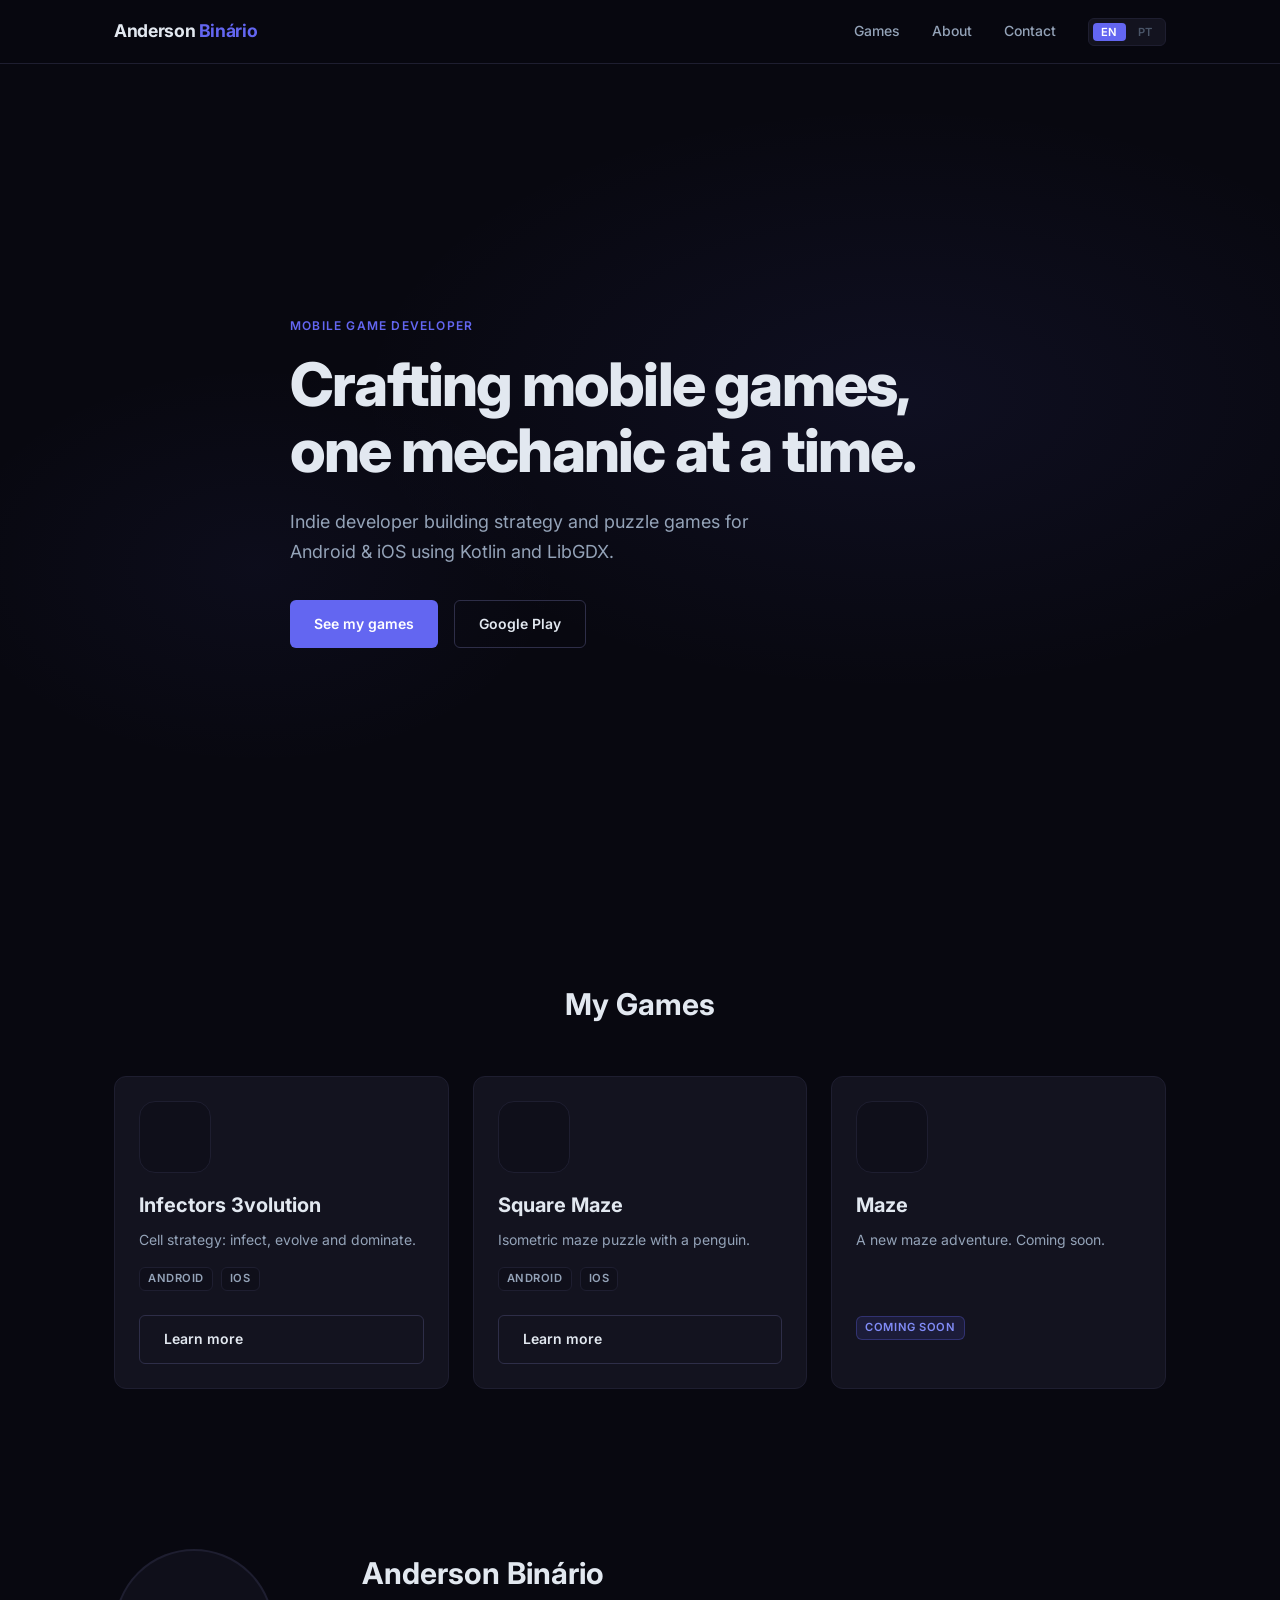
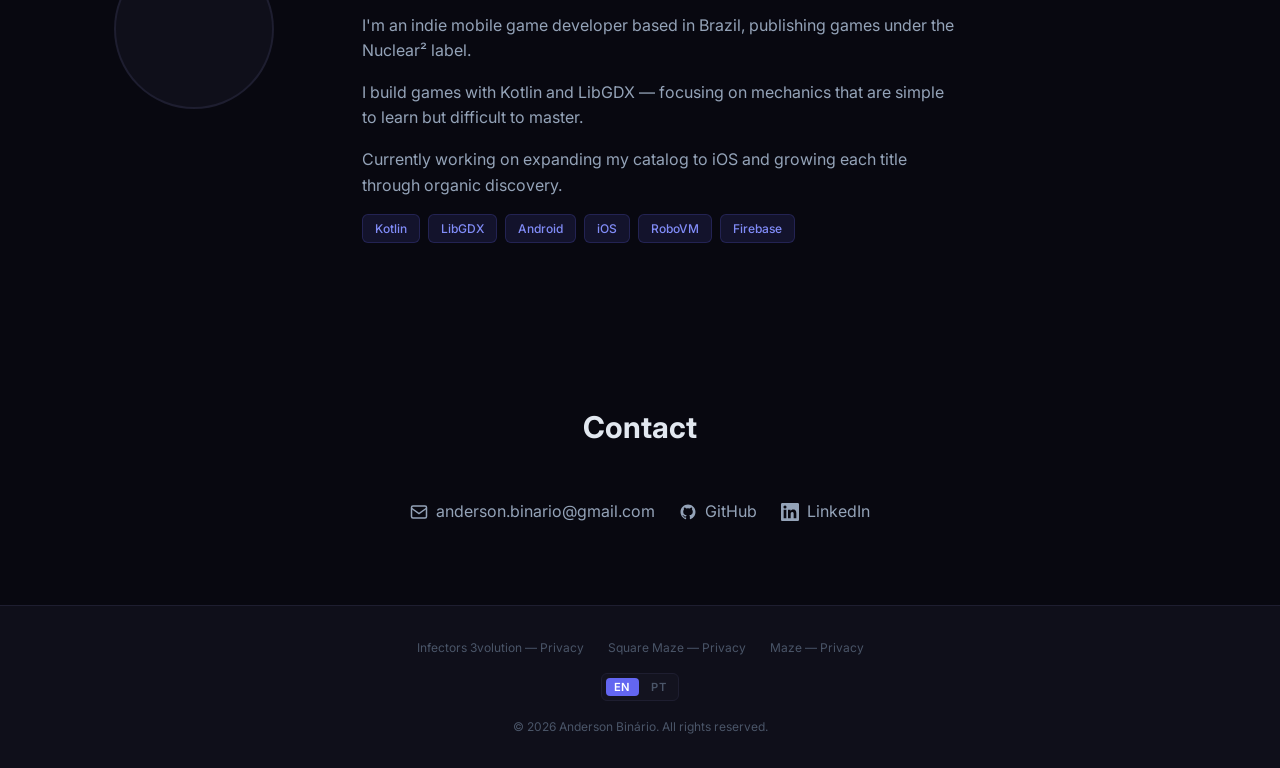
==== index.html @ 0b1109c9 "feat: add homepage" ====
<!DOCTYPE html>
<html lang="en">
<head>
  <meta charset="UTF-8">
  <meta name="viewport" content="width=device-width, initial-scale=1.0">
  <title>Anderson Binário — Mobile Game Developer</title>
  <meta name="description" content="Indie mobile game developer from Brazil building strategy and puzzle games for Android and iOS with Kotlin and LibGDX.">

  <meta property="og:type"        content="website">
  <meta property="og:url"         content="https://www.binario.dev.br/">
  <meta property="og:title"       content="Anderson Binário — Mobile Game Developer">
  <meta property="og:description" content="Indie mobile game developer from Brazil building strategy and puzzle games for Android and iOS.">
  <meta property="og:image"       content="https://www.binario.dev.br/assets/img/og-home.png">
  <link rel="canonical" href="https://www.binario.dev.br/">

  <link rel="preconnect" href="https://fonts.googleapis.com">
  <link rel="preconnect" href="https://fonts.gstatic.com" crossorigin>
  <link href="https://fonts.googleapis.com/css2?family=Inter:wght@400;500;600;700;800&display=swap" rel="stylesheet">
  <link rel="stylesheet" href="/assets/css/style.css">
</head>
<body>

  <nav class="nav">
    <div class="container nav-inner">
      <a href="/" class="nav-logo">Anderson <span>Binário</span></a>
      <div class="nav-links" id="nav-links">
        <a href="#games"   data-i18n="nav.games">Games</a>
        <a href="#about"   data-i18n="nav.about">About</a>
        <a href="#contact" data-i18n="nav.contact">Contact</a>
        <div class="lang-toggle">
          <button data-lang-btn="en">EN</button>
          <button data-lang-btn="pt-br">PT</button>
        </div>
      </div>
      <button class="nav-burger" id="nav-burger" aria-label="Menu" aria-expanded="false">
        <span></span><span></span><span></span>
      </button>
    </div>
  </nav>

  <section class="hero">
    <div class="container">
      <div class="hero-content">
        <p class="hero-label" data-i18n="hero.label">Mobile Game Developer</p>
        <h1 class="hero-title" data-i18n="hero.tagline">Crafting mobile games, one mechanic at a time.</h1>
        <p class="hero-subtitle" data-i18n="hero.subtitle">Indie developer building strategy and puzzle games for Android &amp; iOS using Kotlin and LibGDX.</p>
        <div class="hero-ctas">
          <a href="#games" class="btn btn-primary" data-i18n="hero.cta.games">See my games</a>
          <a href="https://play.google.com/store/apps/developer?id=Nuclear%C2%B2"
             target="_blank" rel="noopener"
             class="btn btn-outline"
             data-i18n="hero.cta.playstore">Google Play</a>
        </div>
      </div>
    </div>
  </section>

  <section class="section" id="games">
    <div class="container">
      <h2 class="section-title" data-i18n="section.games">My Games</h2>
      <div class="games-grid">

        <div class="game-card">
          <img src="/assets/img/infectors3/icon.png"
               alt="Infectors 3volution icon"
               class="game-card-icon"
               onerror="this.style.display='none';this.nextElementSibling.style.display='block'">
          <div class="game-card-icon-placeholder" style="display:none"></div>
          <h3>Infectors 3volution</h3>
          <p data-i18n="game.infectors3.tagline">Cell strategy: infect, evolve and dominate.</p>
          <div class="game-badges">
            <span class="badge" data-i18n="badge.android">Android</span>
            <span class="badge" data-i18n="badge.ios">iOS</span>
          </div>
          <a href="/infectors3/" class="btn btn-outline" data-i18n="game.learn_more">Learn more</a>
        </div>

        <div class="game-card">
          <img src="/assets/img/squaremaze/icon.png"
               alt="Square Maze icon"
               class="game-card-icon"
               onerror="this.style.display='none';this.nextElementSibling.style.display='block'">
          <div class="game-card-icon-placeholder" style="display:none"></div>
          <h3>Square Maze</h3>
          <p data-i18n="game.squaremaze.tagline">Isometric maze puzzle with a penguin.</p>
          <div class="game-badges">
            <span class="badge" data-i18n="badge.android">Android</span>
            <span class="badge" data-i18n="badge.ios">iOS</span>
          </div>
          <a href="/squaremaze/" class="btn btn-outline" data-i18n="game.learn_more">Learn more</a>
        </div>

        <div class="game-card">
          <div class="game-card-icon-placeholder"></div>
          <h3>Maze</h3>
          <p data-i18n="game.maze.tagline">A new maze adventure. Coming soon.</p>
          <div class="game-badges">
            <span class="badge badge-soon" data-i18n="badge.coming_soon">Coming soon</span>
          </div>
        </div>

      </div>
    </div>
  </section>

  <section class="section" id="about">
    <div class="container">
      <div class="about-inner">
        <div>
          <img src="/assets/img/avatar.jpg"
               alt="Anderson Binário"
               class="about-avatar"
               onerror="this.style.display='none';this.nextElementSibling.style.display='block'">
          <div class="about-avatar-placeholder" style="display:none"></div>
        </div>
        <div class="about-text">
          <h2 data-i18n="about.name">Anderson Binário</h2>
          <p data-i18n="about.p1">I'm an indie mobile game developer based in Brazil, publishing games under the Nuclear² label.</p>
          <p data-i18n="about.p2">I build games with Kotlin and LibGDX — focusing on mechanics that are simple to learn but difficult to master.</p>
          <p data-i18n="about.p3">Currently working on expanding my catalog to iOS and growing each title through organic discovery.</p>
          <div class="stack-tags">
            <span class="stack-tag">Kotlin</span>
            <span class="stack-tag">LibGDX</span>
            <span class="stack-tag">Android</span>
            <span class="stack-tag">iOS</span>
            <span class="stack-tag">RoboVM</span>
            <span class="stack-tag">Firebase</span>
          </div>
        </div>
      </div>
    </div>
  </section>

  <section class="section" id="contact">
    <div class="container">
      <h2 class="section-title" data-i18n="section.contact">Contact</h2>
      <div class="contact-links">
        <a href="mailto:anderson.binario@gmail.com" class="contact-link">
          <svg width="18" height="18" fill="none" stroke="currentColor" stroke-width="2" viewBox="0 0 24 24" aria-hidden="true">
            <rect x="2" y="4" width="20" height="16" rx="2"/>
            <path d="m2 7 10 7 10-7"/>
          </svg>
          anderson.binario@gmail.com
        </a>
        <a href="https://github.com/AndersonBinario" target="_blank" rel="noopener" class="contact-link">
          <svg width="18" height="18" fill="currentColor" viewBox="0 0 24 24" aria-hidden="true">
            <path d="M12 2C6.477 2 2 6.484 2 12.017c0 4.425 2.865 8.18 6.839 9.504.5.092.682-.217.682-.483 0-.237-.008-.868-.013-1.703-2.782.605-3.369-1.343-3.369-1.343-.454-1.158-1.11-1.466-1.11-1.466-.908-.62.069-.608.069-.608 1.003.07 1.531 1.032 1.531 1.032.892 1.53 2.341 1.088 2.91.832.092-.647.35-1.088.636-1.338-2.22-.253-4.555-1.113-4.555-4.951 0-1.093.39-1.988 1.029-2.688-.103-.253-.446-1.272.098-2.65 0 0 .84-.27 2.75 1.026A9.564 9.564 0 0 1 12 6.844a9.59 9.59 0 0 1 2.504.337c1.909-1.296 2.747-1.027 2.747-1.027.546 1.379.202 2.398.1 2.651.64.7 1.028 1.595 1.028 2.688 0 3.848-2.339 4.695-4.566 4.943.359.309.678.92.678 1.855 0 1.338-.012 2.419-.012 2.747 0 .268.18.58.688.482A10.02 10.02 0 0 0 22 12.017C22 6.484 17.522 2 12 2z"/>
          </svg>
          GitHub
        </a>
        <a href="https://www.linkedin.com/in/andersonperes/" target="_blank" rel="noopener" class="contact-link">
          <svg width="18" height="18" fill="currentColor" viewBox="0 0 24 24" aria-hidden="true">
            <path d="M20.447 20.452h-3.554v-5.569c0-1.328-.027-3.037-1.852-3.037-1.853 0-2.136 1.445-2.136 2.939v5.667H9.351V9h3.414v1.561h.046c.477-.9 1.637-1.85 3.37-1.85 3.601 0 4.267 2.37 4.267 5.455v6.286zM5.337 7.433a2.062 2.062 0 0 1-2.063-2.065 2.064 2.064 0 1 1 2.063 2.065zm1.782 13.019H3.555V9h3.564v11.452zM22.225 0H1.771C.792 0 0 .774 0 1.729v20.542C0 23.227.792 24 1.771 24h20.451C23.2 24 24 23.227 24 22.271V1.729C24 .774 23.2 0 22.222 0h.003z"/>
          </svg>
          LinkedIn
        </a>
      </div>
    </div>
  </section>

  <footer class="footer">
    <div class="container footer-inner">
      <div class="footer-privacy">
        <a href="/infectors3/privacy" data-i18n="footer.privacy.infectors3">Infectors 3volution — Privacy</a>
        <a href="/squaremaze/privacy" data-i18n="footer.privacy.squaremaze">Square Maze — Privacy</a>
        <a href="/maze/privacy"       data-i18n="footer.privacy.maze">Maze — Privacy</a>
      </div>
      <div class="lang-toggle">
        <button data-lang-btn="en">EN</button>
        <button data-lang-btn="pt-br">PT</button>
      </div>
      <p class="footer-copy" data-i18n="footer.copyright">© 2026 Anderson Binário. All rights reserved.</p>
    </div>
  </footer>

  <script src="/assets/js/i18n.js"></script>
  <script src="/assets/js/main.js"></script>
</body>
</html>
---- assets/css/style.css ----
/* ============================================================
   DESIGN SYSTEM — binario.dev.br
   ============================================================ */

/* --- Variables --- */
:root {
  /* Colors */
  --bg:           #080810;
  --bg-surface:   #0f0f1a;
  --bg-card:      #13131f;
  --border:       #1e1e30;
  --border-hover: #2e2e48;

  --text-primary:   #e2e8f0;
  --text-secondary: #94a3b8;
  --text-muted:     #4a5568;

  --accent:       #6366f1;
  --accent-light: #818cf8;
  --accent-dim:   rgba(99, 102, 241, 0.12);

  /* Typography */
  --font-sans: 'Inter', -apple-system, BlinkMacSystemFont, 'Segoe UI', sans-serif;

  /* Layout */
  --max-width:  1100px;
  --nav-height: 64px;
  --radius:     12px;
  --radius-sm:  6px;
  --radius-lg:  20px;

  /* Spacing scale */
  --sp-1:  0.25rem;
  --sp-2:  0.5rem;
  --sp-3:  0.75rem;
  --sp-4:  1rem;
  --sp-6:  1.5rem;
  --sp-8:  2rem;
  --sp-12: 3rem;
  --sp-16: 4rem;
  --sp-20: 5rem;

  /* Transitions */
  --transition: 200ms ease;
}

/* --- Reset --- */
*, *::before, *::after { box-sizing: border-box; margin: 0; padding: 0; }
html { scroll-behavior: smooth; font-size: 16px; }
body {
  font-family: var(--font-sans);
  background: var(--bg);
  color: var(--text-primary);
  line-height: 1.6;
  -webkit-font-smoothing: antialiased;
}
img { max-width: 100%; display: block; }
a { color: inherit; text-decoration: none; }
ul { list-style: none; }

/* --- Layout --- */
.container {
  max-width: var(--max-width);
  margin: 0 auto;
  padding: 0 var(--sp-6);
}
.section { padding: var(--sp-20) 0; }
.section-title {
  font-size: clamp(1.5rem, 3vw, 1.875rem);
  font-weight: 700;
  margin-bottom: var(--sp-12);
  text-align: center;
}

/* --- Nav --- */
.nav {
  position: sticky;
  top: 0;
  z-index: 100;
  height: var(--nav-height);
  background: rgba(8, 8, 16, 0.85);
  backdrop-filter: blur(12px);
  -webkit-backdrop-filter: blur(12px);
  border-bottom: 1px solid var(--border);
}
.nav-inner {
  display: flex;
  align-items: center;
  justify-content: space-between;
  height: 100%;
}
.nav-logo {
  font-size: 1.1rem;
  font-weight: 700;
  color: var(--text-primary);
  letter-spacing: -0.02em;
}
.nav-logo span { color: var(--accent); }

.nav-back {
  display: flex;
  align-items: center;
  gap: var(--sp-2);
  font-size: 0.875rem;
  font-weight: 500;
  color: var(--text-secondary);
  transition: color var(--transition);
}
.nav-back:hover { color: var(--text-primary); }

.nav-links {
  display: flex;
  align-items: center;
  gap: var(--sp-8);
}
.nav-links a {
  font-size: 0.875rem;
  font-weight: 500;
  color: var(--text-secondary);
  transition: color var(--transition);
}
.nav-links a:hover { color: var(--text-primary); }

/* Language Toggle */
.lang-toggle {
  display: flex;
  align-items: center;
  gap: var(--sp-1);
  background: var(--bg-card);
  border: 1px solid var(--border);
  border-radius: var(--radius-sm);
  padding: var(--sp-1);
}
.lang-toggle button {
  background: none;
  border: none;
  cursor: pointer;
  padding: 2px var(--sp-2);
  font-size: 0.7rem;
  font-weight: 600;
  font-family: var(--font-sans);
  color: var(--text-muted);
  border-radius: 4px;
  transition: all var(--transition);
  text-transform: uppercase;
  letter-spacing: 0.05em;
}
.lang-toggle button.active {
  background: var(--accent);
  color: #fff;
}

/* Burger (mobile) */
.nav-burger {
  display: none;
  flex-direction: column;
  gap: 5px;
  background: none;
  border: none;
  cursor: pointer;
  padding: var(--sp-2);
  color: var(--text-primary);
}
.nav-burger span {
  display: block;
  width: 22px;
  height: 2px;
  background: currentColor;
  border-radius: 2px;
  transition: var(--transition);
}

/* --- Hero (Homepage) --- */
.hero {
  min-height: calc(100vh - var(--nav-height));
  display: flex;
  align-items: center;
  background-image:
    radial-gradient(ellipse 60% 50% at 70% 40%, rgba(99,102,241,0.08) 0%, transparent 70%),
    radial-gradient(ellipse 40% 40% at 20% 60%, rgba(99,102,241,0.05) 0%, transparent 60%);
  padding: var(--sp-20) 0;
}
.hero-content { max-width: 700px; }
.hero-label {
  font-size: 0.75rem;
  font-weight: 600;
  text-transform: uppercase;
  letter-spacing: 0.1em;
  color: var(--accent);
  margin-bottom: var(--sp-4);
}
.hero-title {
  font-size: clamp(2.25rem, 6vw, 3.75rem);
  font-weight: 800;
  line-height: 1.1;
  letter-spacing: -0.03em;
  margin-bottom: var(--sp-6);
}
.hero-subtitle {
  font-size: 1.125rem;
  color: var(--text-secondary);
  max-width: 520px;
  margin-bottom: var(--sp-8);
  line-height: 1.7;
}
.hero-ctas { display: flex; gap: var(--sp-4); flex-wrap: wrap; }

/* --- Buttons --- */
.btn {
  display: inline-flex;
  align-items: center;
  gap: var(--sp-2);
  padding: var(--sp-3) var(--sp-6);
  border-radius: var(--radius-sm);
  font-size: 0.875rem;
  font-weight: 600;
  font-family: var(--font-sans);
  cursor: pointer;
  transition: all var(--transition);
  border: none;
}
.btn-primary { background: var(--accent); color: #fff; }
.btn-primary:hover {
  background: var(--accent-light);
  transform: translateY(-1px);
  box-shadow: 0 4px 12px rgba(99,102,241,0.4);
}
.btn-outline {
  background: transparent;
  color: var(--text-primary);
  border: 1px solid var(--border-hover);
}
.btn-outline:hover { border-color: var(--accent); color: var(--accent-light); }

/* --- Games Grid --- */
.games-grid {
  display: grid;
  grid-template-columns: repeat(auto-fill, minmax(300px, 1fr));
  gap: var(--sp-6);
}
.game-card {
  background: var(--bg-card);
  border: 1px solid var(--border);
  border-radius: var(--radius);
  padding: var(--sp-6);
  transition: border-color var(--transition), box-shadow var(--transition);
  display: flex;
  flex-direction: column;
}
.game-card:hover {
  border-color: var(--border-hover);
  box-shadow: 0 4px 16px rgba(0,0,0,0.5);
}
.game-card-icon {
  width: 72px;
  height: 72px;
  border-radius: 16px;
  margin-bottom: var(--sp-4);
  object-fit: cover;
}
.game-card-icon-placeholder {
  width: 72px;
  height: 72px;
  border-radius: 16px;
  background: var(--bg-surface);
  border: 1px solid var(--border);
  margin-bottom: var(--sp-4);
}
.game-card h3 { font-size: 1.25rem; font-weight: 700; margin-bottom: var(--sp-2); }
.game-card p { font-size: 0.875rem; color: var(--text-secondary); margin-bottom: var(--sp-4); flex: 1; }
.game-badges { display: flex; gap: var(--sp-2); margin-bottom: var(--sp-6); }
.badge {
  font-size: 0.7rem;
  font-weight: 600;
  padding: 2px var(--sp-2);
  border-radius: var(--radius-sm);
  background: var(--bg-surface);
  border: 1px solid var(--border);
  color: var(--text-secondary);
  text-transform: uppercase;
  letter-spacing: 0.05em;
}
.badge-soon {
  border-color: rgba(99,102,241,0.3);
  color: var(--accent-light);
  background: var(--accent-dim);
}

/* --- About --- */
.about-inner {
  display: grid;
  grid-template-columns: 200px 1fr;
  gap: var(--sp-12);
  align-items: start;
}
.about-avatar {
  width: 160px;
  height: 160px;
  border-radius: 50%;
  object-fit: cover;
  border: 3px solid var(--border);
}
.about-avatar-placeholder {
  width: 160px;
  height: 160px;
  border-radius: 50%;
  background: var(--bg-surface);
  border: 2px solid var(--border);
}
.about-text h2 { font-size: 1.875rem; font-weight: 700; margin-bottom: var(--sp-4); }
.about-text p { color: var(--text-secondary); margin-bottom: var(--sp-4); max-width: 600px; }
.stack-tags { display: flex; flex-wrap: wrap; gap: var(--sp-2); margin-top: var(--sp-4); }
.stack-tag {
  font-size: 0.75rem;
  padding: var(--sp-1) var(--sp-3);
  border-radius: var(--radius-sm);
  background: var(--accent-dim);
  color: var(--accent-light);
  border: 1px solid rgba(99,102,241,0.2);
  font-weight: 500;
}

/* --- Contact --- */
.contact-links {
  display: flex;
  gap: var(--sp-6);
  justify-content: center;
  flex-wrap: wrap;
}
.contact-link {
  display: flex;
  align-items: center;
  gap: var(--sp-2);
  font-size: 1rem;
  color: var(--text-secondary);
  transition: color var(--transition);
}
.contact-link:hover { color: var(--accent-light); }

/* --- Footer --- */
.footer {
  padding: var(--sp-8) 0;
  border-top: 1px solid var(--border);
  background: var(--bg-surface);
}
.footer-inner {
  display: flex;
  flex-direction: column;
  align-items: center;
  gap: var(--sp-4);
  text-align: center;
}
.footer-privacy {
  display: flex;
  gap: var(--sp-6);
  flex-wrap: wrap;
  justify-content: center;
}
.footer-privacy a {
  font-size: 0.75rem;
  color: var(--text-muted);
  transition: color var(--transition);
}
.footer-privacy a:hover { color: var(--text-secondary); }
.footer-copy { font-size: 0.75rem; color: var(--text-muted); }

/* --- Privacy pages --- */
.privacy-main {
  padding: var(--sp-16) 0;
  min-height: calc(100vh - var(--nav-height) - 120px);
}
.privacy-container { max-width: 720px; }
.privacy-container h1 { font-size: 2.25rem; font-weight: 800; margin-bottom: var(--sp-2); }
.privacy-subtitle { font-size: 1.25rem; color: var(--accent-light); margin-bottom: var(--sp-2); }
.privacy-updated { font-size: 0.875rem; color: var(--text-muted); margin-bottom: var(--sp-12); }
.privacy-container section { margin-bottom: var(--sp-8); }
.privacy-container h2 {
  font-size: 1.25rem;
  font-weight: 700;
  margin-bottom: var(--sp-3);
  padding-bottom: var(--sp-2);
  border-bottom: 1px solid var(--border);
}
.privacy-container h3 {
  font-size: 1rem;
  font-weight: 600;
  color: var(--text-secondary);
  margin: var(--sp-4) 0 var(--sp-2);
}
.privacy-container p { color: var(--text-secondary); margin-bottom: var(--sp-3); line-height: 1.8; }
.privacy-container ul { list-style: disc; padding-left: var(--sp-6); margin-bottom: var(--sp-3); }
.privacy-container li { color: var(--text-secondary); margin-bottom: var(--sp-2); line-height: 1.7; }
.privacy-container a { color: var(--accent-light); text-decoration: underline; }
.privacy-container a:hover { color: var(--text-primary); }

/* --- Responsive --- */
@media (max-width: 768px) {
  .nav-links {
    display: none;
    position: absolute;
    top: var(--nav-height);
    left: 0;
    right: 0;
    background: var(--bg-surface);
    border-bottom: 1px solid var(--border);
    flex-direction: column;
    padding: var(--sp-4) var(--sp-6);
    gap: var(--sp-4);
    align-items: flex-start;
  }
  .nav-links.open { display: flex; }
  .nav-burger { display: flex; }
  .about-inner { grid-template-columns: 1fr; }
  .about-avatar, .about-avatar-placeholder { margin: 0 auto; }
  .games-grid { grid-template-columns: 1fr; }
  .contact-links { flex-direction: column; align-items: center; }
}
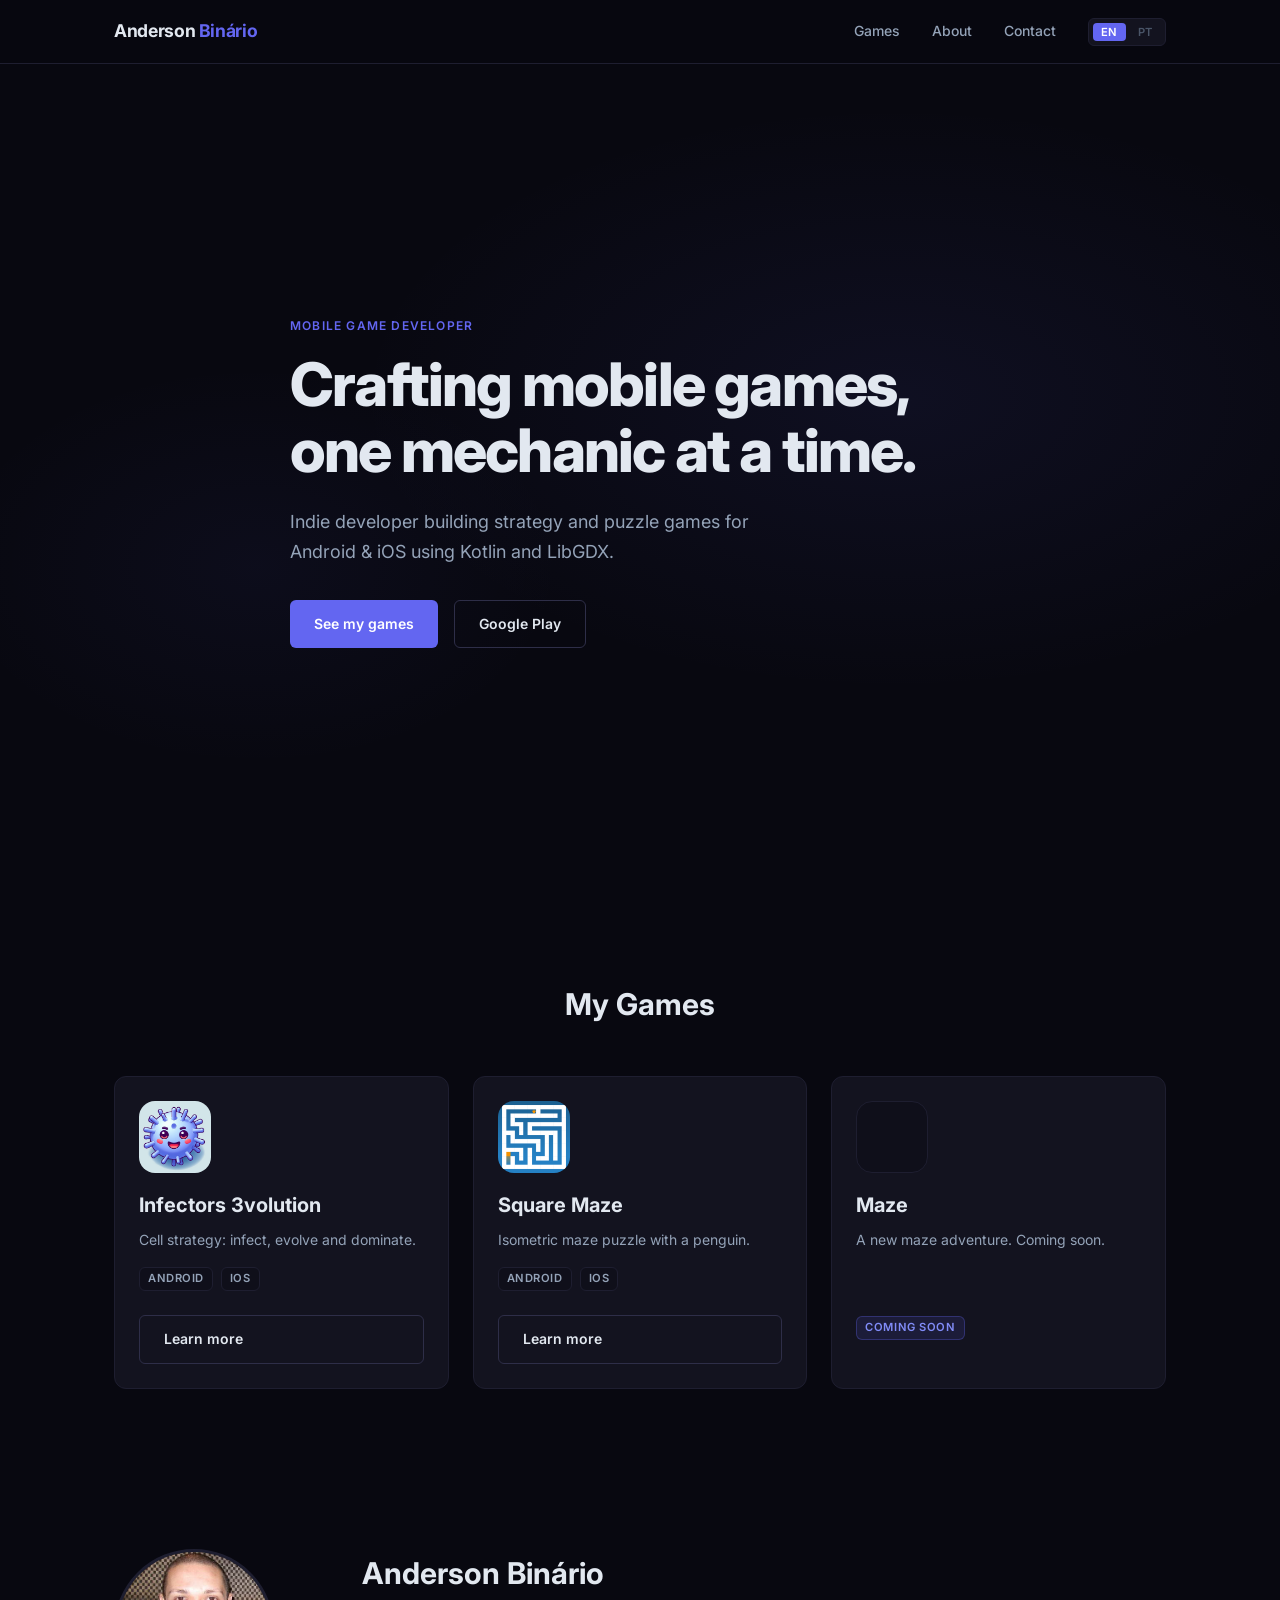
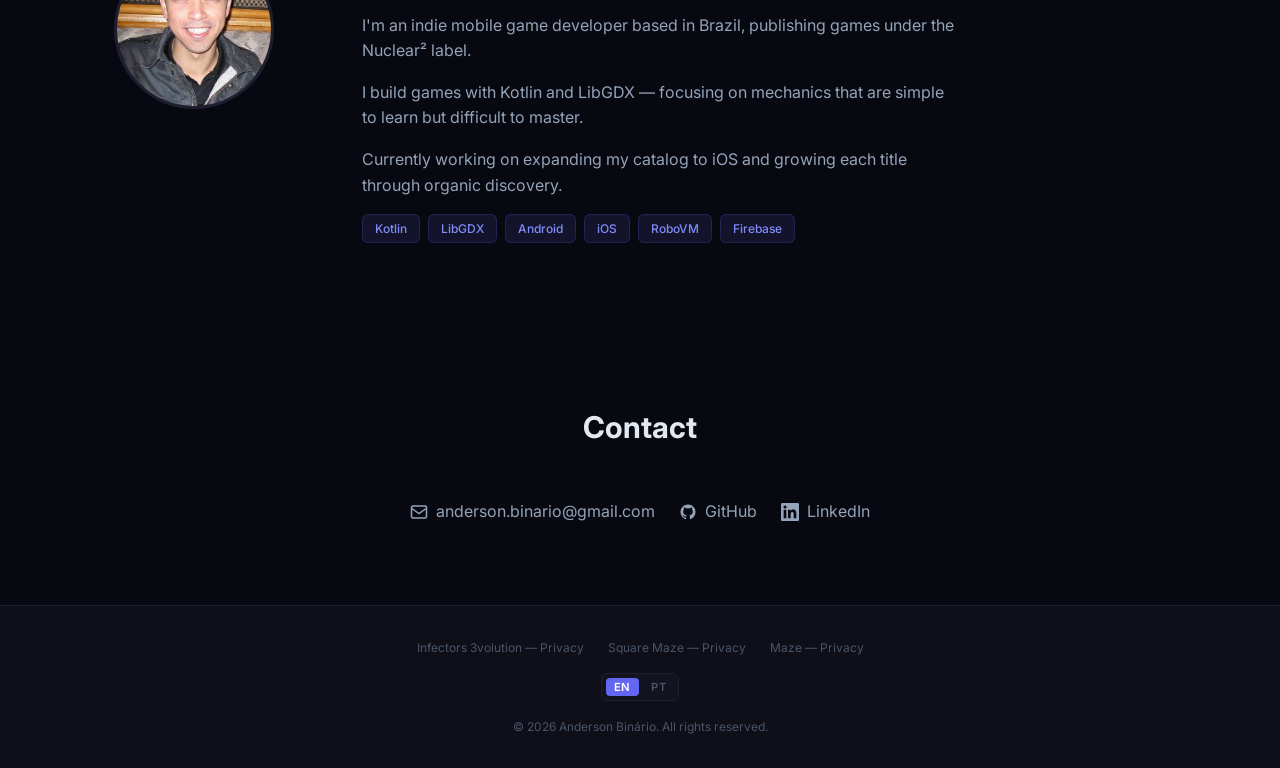
==== commit 6efbf42f: "feat: add profile avatar, game icons, screenshots and OG images Icons and screenshots sourced from P" ====
--- a/index.html
+++ b/index.html
@@ -32,11 +32,16 @@
           <button data-lang-btn="pt-br">PT</button>
         </div>
       </div>
-      <button class="nav-burger" id="nav-burger" aria-label="Menu" aria-expanded="false">
+      <button class="nav-burger" id="nav-burger"
+              aria-label="Menu"
+              aria-expanded="false"
+              aria-controls="nav-links">
         <span></span><span></span><span></span>
       </button>
     </div>
   </nav>
+
+  <main>
 
   <section class="hero">
     <div class="container">
@@ -47,7 +52,7 @@
         <div class="hero-ctas">
           <a href="#games" class="btn btn-primary" data-i18n="hero.cta.games">See my games</a>
           <a href="https://play.google.com/store/apps/developer?id=Nuclear%C2%B2"
-             target="_blank" rel="noopener"
+             target="_blank" rel="noopener noreferrer"
              class="btn btn-outline"
              data-i18n="hero.cta.playstore">Google Play</a>
         </div>
@@ -64,6 +69,7 @@
           <img src="/assets/img/infectors3/icon.png"
                alt="Infectors 3volution icon"
                class="game-card-icon"
+               width="128" height="128" loading="lazy"
                onerror="this.style.display='none';this.nextElementSibling.style.display='block'">
           <div class="game-card-icon-placeholder" style="display:none"></div>
           <h3>Infectors 3volution</h3>
@@ -79,6 +85,7 @@
           <img src="/assets/img/squaremaze/icon.png"
                alt="Square Maze icon"
                class="game-card-icon"
+               width="128" height="128" loading="lazy"
                onerror="this.style.display='none';this.nextElementSibling.style.display='block'">
           <div class="game-card-icon-placeholder" style="display:none"></div>
           <h3>Square Maze</h3>
@@ -105,16 +112,18 @@
 
   <section class="section" id="about">
     <div class="container">
+      <h2 class="sr-only" data-i18n="section.about">About</h2>
       <div class="about-inner">
         <div>
-          <img src="/assets/img/avatar.jpg"
+          <img src="/assets/img/avatar.png"
                alt="Anderson Binário"
                class="about-avatar"
+               width="200" height="200" loading="lazy"
                onerror="this.style.display='none';this.nextElementSibling.style.display='block'">
           <div class="about-avatar-placeholder" style="display:none"></div>
         </div>
         <div class="about-text">
-          <h2 data-i18n="about.name">Anderson Binário</h2>
+          <h3 data-i18n="about.name">Anderson Binário</h3>
           <p data-i18n="about.p1">I'm an indie mobile game developer based in Brazil, publishing games under the Nuclear² label.</p>
           <p data-i18n="about.p2">I build games with Kotlin and LibGDX — focusing on mechanics that are simple to learn but difficult to master.</p>
           <p data-i18n="about.p3">Currently working on expanding my catalog to iOS and growing each title through organic discovery.</p>
@@ -142,13 +151,13 @@
           </svg>
           anderson.binario@gmail.com
         </a>
-        <a href="https://github.com/AndersonBinario" target="_blank" rel="noopener" class="contact-link">
+        <a href="https://github.com/AndersonBinario" target="_blank" rel="noopener noreferrer" class="contact-link">
           <svg width="18" height="18" fill="currentColor" viewBox="0 0 24 24" aria-hidden="true">
             <path d="M12 2C6.477 2 2 6.484 2 12.017c0 4.425 2.865 8.18 6.839 9.504.5.092.682-.217.682-.483 0-.237-.008-.868-.013-1.703-2.782.605-3.369-1.343-3.369-1.343-.454-1.158-1.11-1.466-1.11-1.466-.908-.62.069-.608.069-.608 1.003.07 1.531 1.032 1.531 1.032.892 1.53 2.341 1.088 2.91.832.092-.647.35-1.088.636-1.338-2.22-.253-4.555-1.113-4.555-4.951 0-1.093.39-1.988 1.029-2.688-.103-.253-.446-1.272.098-2.65 0 0 .84-.27 2.75 1.026A9.564 9.564 0 0 1 12 6.844a9.59 9.59 0 0 1 2.504.337c1.909-1.296 2.747-1.027 2.747-1.027.546 1.379.202 2.398.1 2.651.64.7 1.028 1.595 1.028 2.688 0 3.848-2.339 4.695-4.566 4.943.359.309.678.92.678 1.855 0 1.338-.012 2.419-.012 2.747 0 .268.18.58.688.482A10.02 10.02 0 0 0 22 12.017C22 6.484 17.522 2 12 2z"/>
           </svg>
           GitHub
         </a>
-        <a href="https://www.linkedin.com/in/andersonperes/" target="_blank" rel="noopener" class="contact-link">
+        <a href="https://www.linkedin.com/in/andersonperes/" target="_blank" rel="noopener noreferrer" class="contact-link">
           <svg width="18" height="18" fill="currentColor" viewBox="0 0 24 24" aria-hidden="true">
             <path d="M20.447 20.452h-3.554v-5.569c0-1.328-.027-3.037-1.852-3.037-1.853 0-2.136 1.445-2.136 2.939v5.667H9.351V9h3.414v1.561h.046c.477-.9 1.637-1.85 3.37-1.85 3.601 0 4.267 2.37 4.267 5.455v6.286zM5.337 7.433a2.062 2.062 0 0 1-2.063-2.065 2.064 2.064 0 1 1 2.063 2.065zm1.782 13.019H3.555V9h3.564v11.452zM22.225 0H1.771C.792 0 0 .774 0 1.729v20.542C0 23.227.792 24 1.771 24h20.451C23.2 24 24 23.227 24 22.271V1.729C24 .774 23.2 0 22.222 0h.003z"/>
           </svg>
@@ -157,6 +166,8 @@
       </div>
     </div>
   </section>
+
+  </main>
 
   <footer class="footer">
     <div class="container footer-inner">
--- a/assets/css/style.css
+++ b/assets/css/style.css
@@ -57,6 +57,19 @@
 img { max-width: 100%; display: block; }
 a { color: inherit; text-decoration: none; }
 ul { list-style: none; }
+
+/* --- Accessibility utilities --- */
+.sr-only {
+  position: absolute;
+  width: 1px;
+  height: 1px;
+  padding: 0;
+  margin: -1px;
+  overflow: hidden;
+  clip: rect(0,0,0,0);
+  white-space: nowrap;
+  border: 0;
+}
 
 /* --- Layout --- */
 .container {
@@ -307,7 +320,7 @@
   background: var(--bg-surface);
   border: 2px solid var(--border);
 }
-.about-text h2 { font-size: 1.875rem; font-weight: 700; margin-bottom: var(--sp-4); }
+.about-text h3 { font-size: 1.875rem; font-weight: 700; margin-bottom: var(--sp-4); }
 .about-text p { color: var(--text-secondary); margin-bottom: var(--sp-4); max-width: 600px; }
 .stack-tags { display: flex; flex-wrap: wrap; gap: var(--sp-2); margin-top: var(--sp-4); }
 .stack-tag {
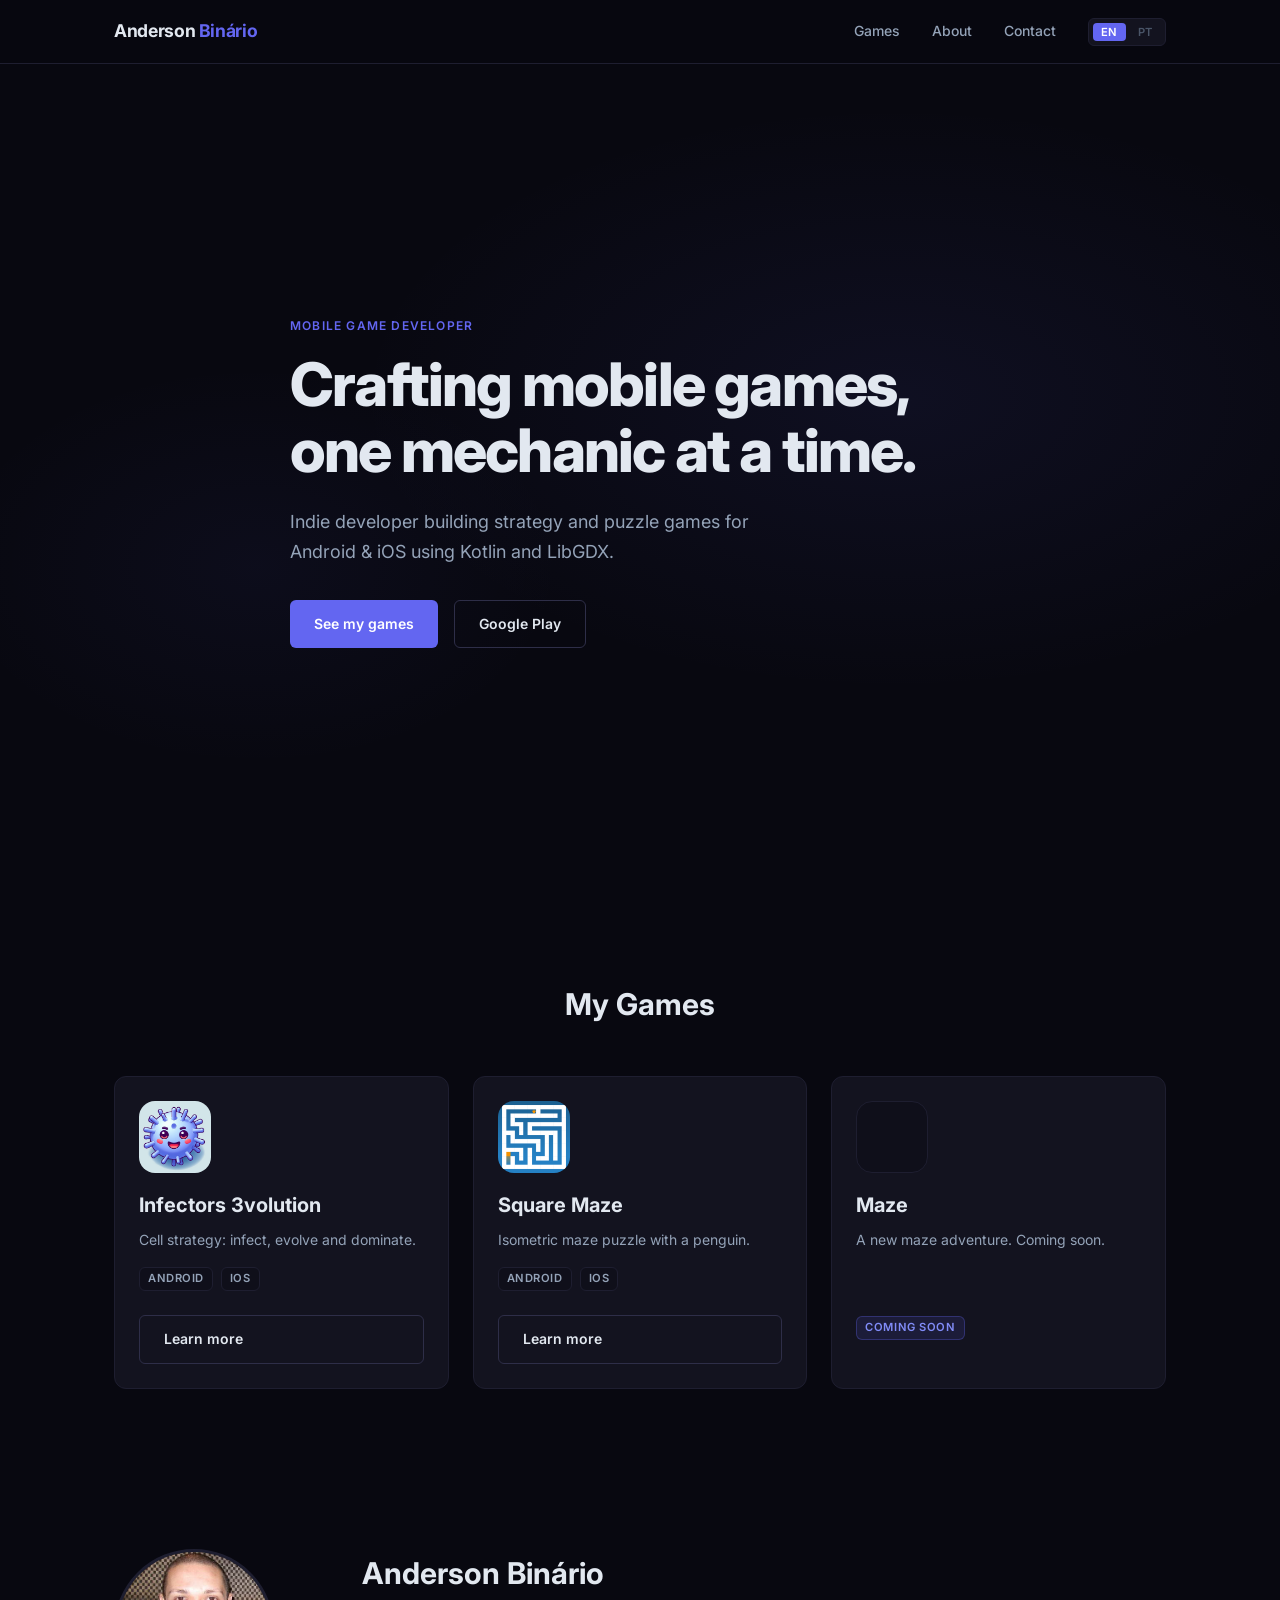
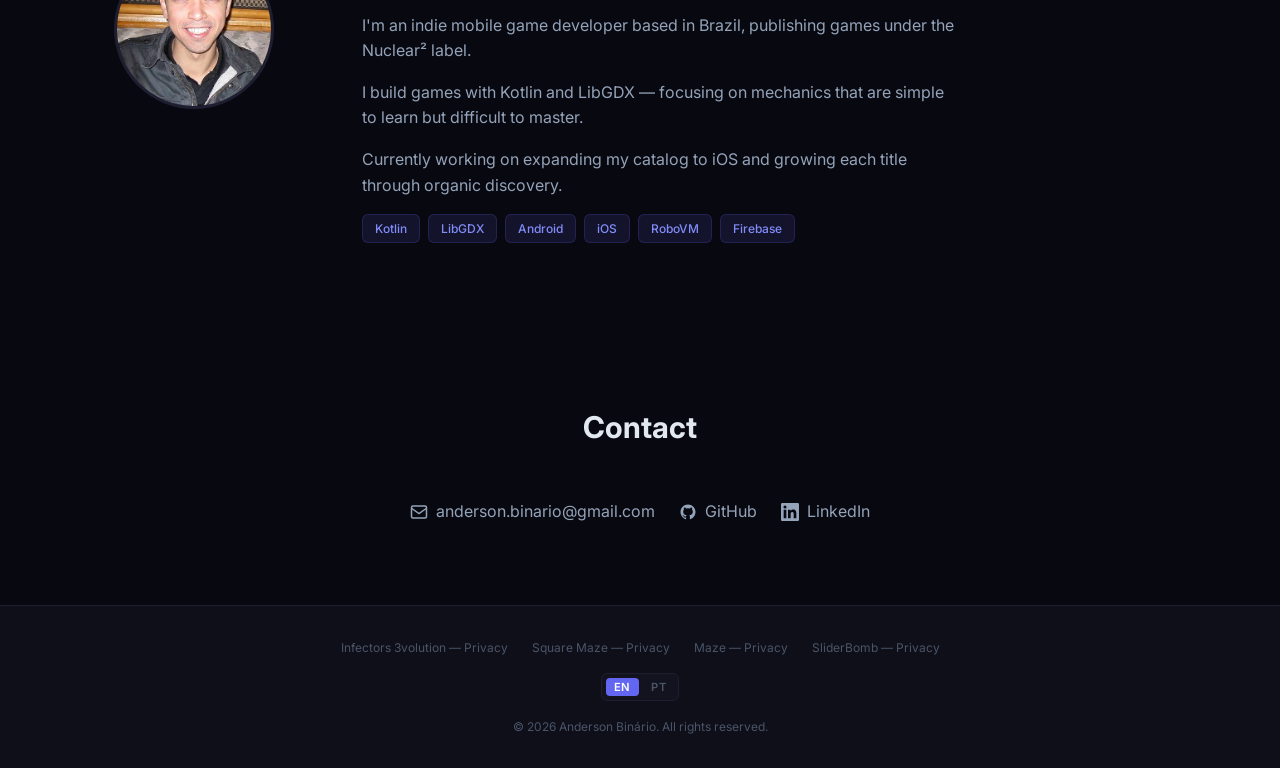
==== commit a2792d89: "feat(sliderbomb): a politica de privacidade do quarto jogo Segue o molde do Infectors3, mas o CONTEU" ====
--- a/index.html
+++ b/index.html
@@ -175,6 +175,7 @@
         <a href="/infectors3/privacy" data-i18n="footer.privacy.infectors3">Infectors 3volution — Privacy</a>
         <a href="/squaremaze/privacy" data-i18n="footer.privacy.squaremaze">Square Maze — Privacy</a>
         <a href="/maze/privacy"       data-i18n="footer.privacy.maze">Maze — Privacy</a>
+        <a href="/sliderbomb/privacy" data-i18n="footer.privacy.sliderbomb">SliderBomb — Privacy</a>
       </div>
       <div class="lang-toggle">
         <button data-lang-btn="en">EN</button>
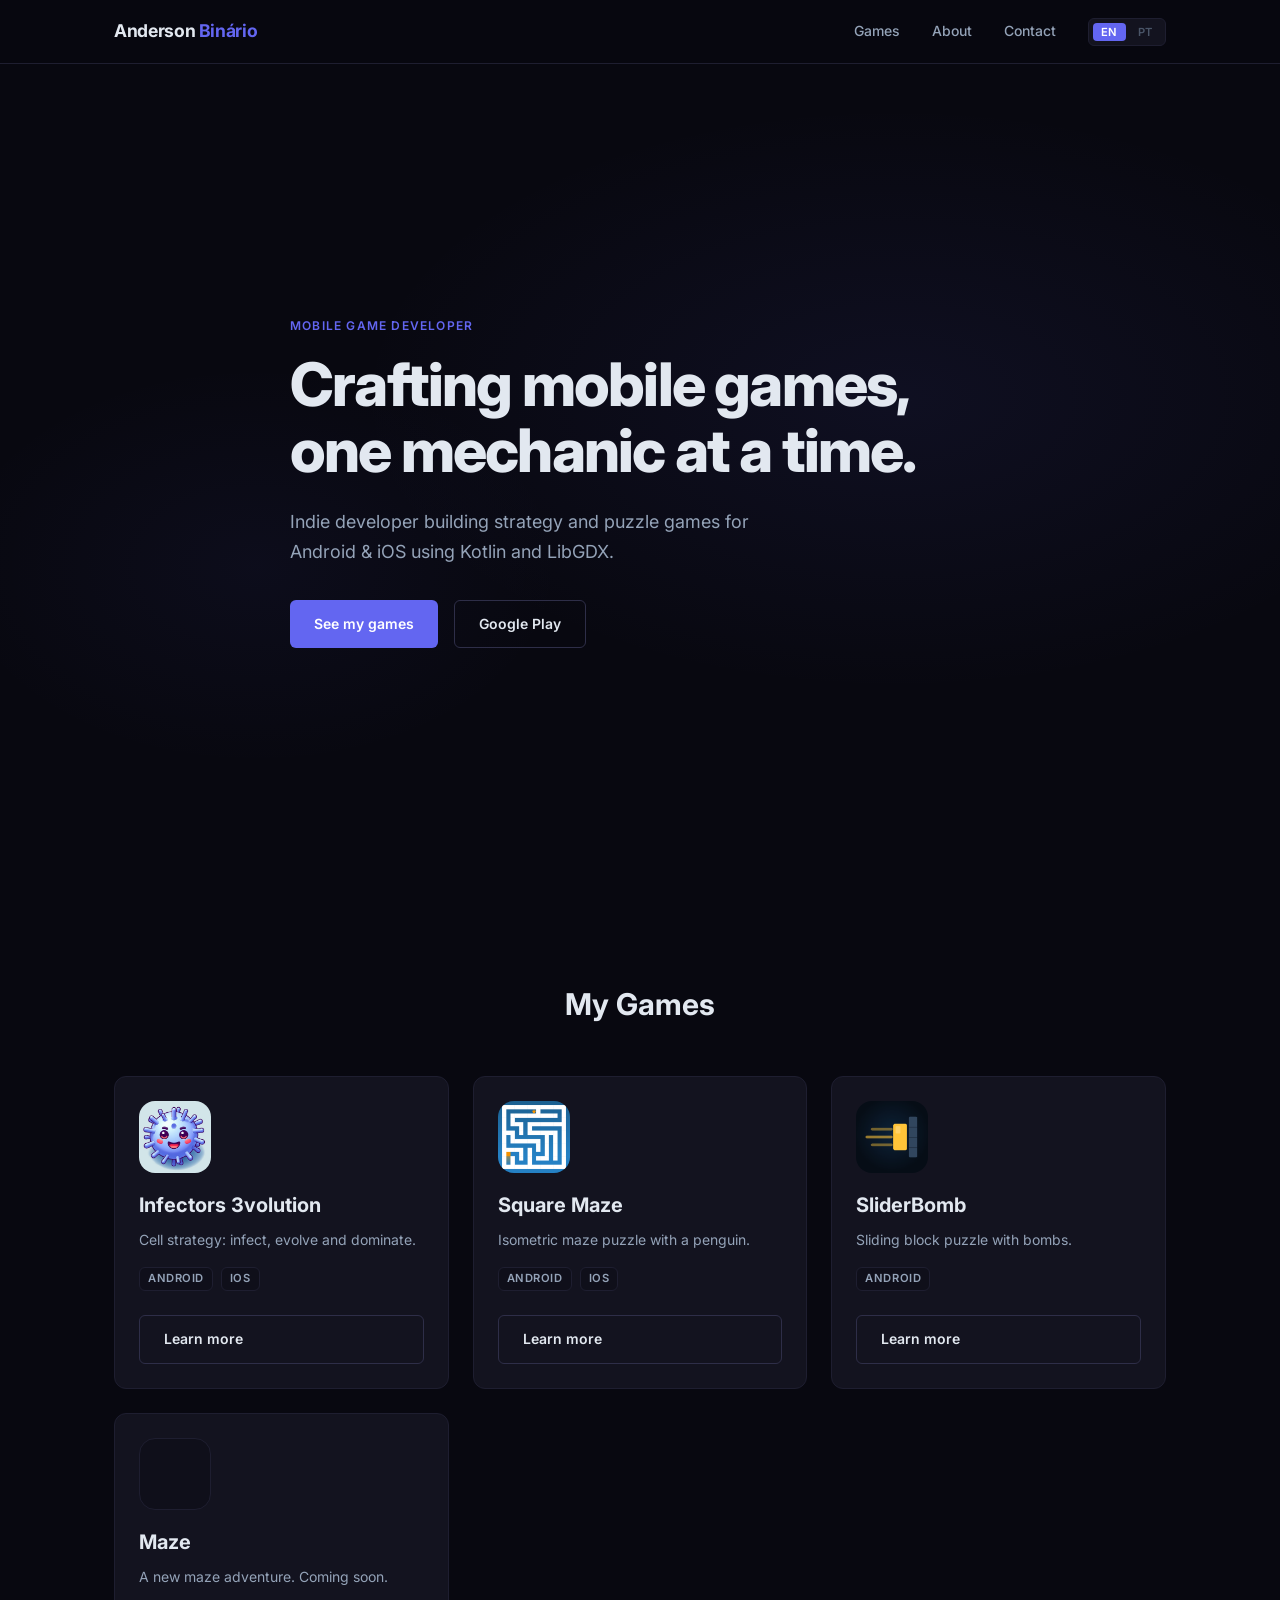
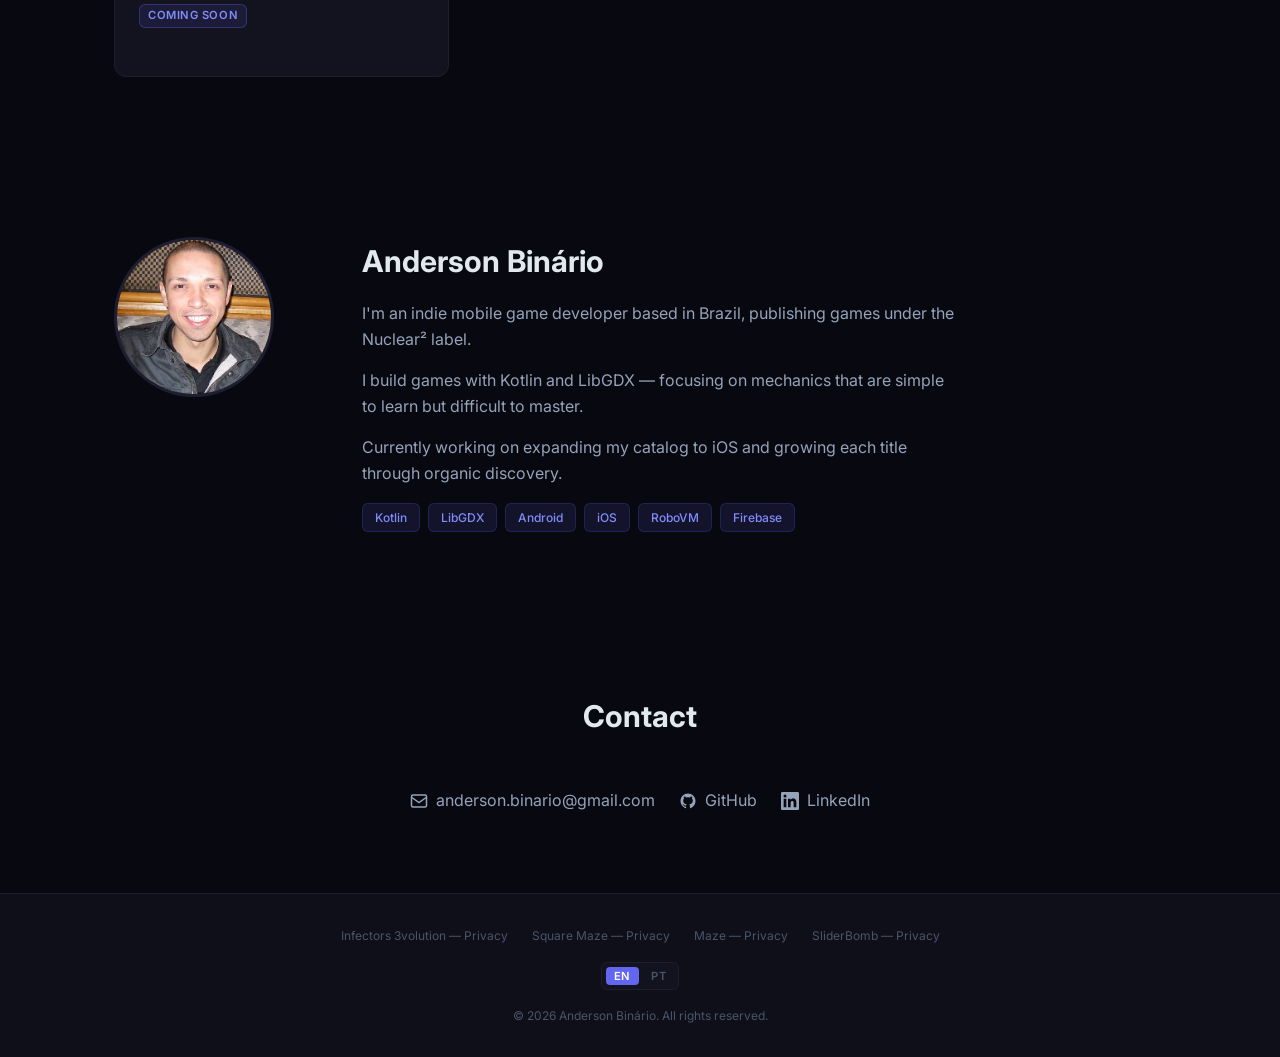
==== commit 5ce7db2b: "feat(sliderbomb): promo page, home card and sitemap entry Screenshots (screenshot-1..4.png) still mi" ====
--- a/index.html
+++ b/index.html
@@ -95,6 +95,21 @@
             <span class="badge" data-i18n="badge.ios">iOS</span>
           </div>
           <a href="/squaremaze/" class="btn btn-outline" data-i18n="game.learn_more">Learn more</a>
+        </div>
+
+        <div class="game-card">
+          <img src="/assets/img/sliderbomb/icon.png"
+               alt="SliderBomb icon"
+               class="game-card-icon"
+               width="128" height="128" loading="lazy"
+               onerror="this.style.display='none';this.nextElementSibling.style.display='block'">
+          <div class="game-card-icon-placeholder" style="display:none"></div>
+          <h3>SliderBomb</h3>
+          <p data-i18n="game.sliderbomb.tagline">Sliding block puzzle with bombs.</p>
+          <div class="game-badges">
+            <span class="badge" data-i18n="badge.android">Android</span>
+          </div>
+          <a href="/sliderbomb/" class="btn btn-outline" data-i18n="game.learn_more">Learn more</a>
         </div>
 
         <div class="game-card">
